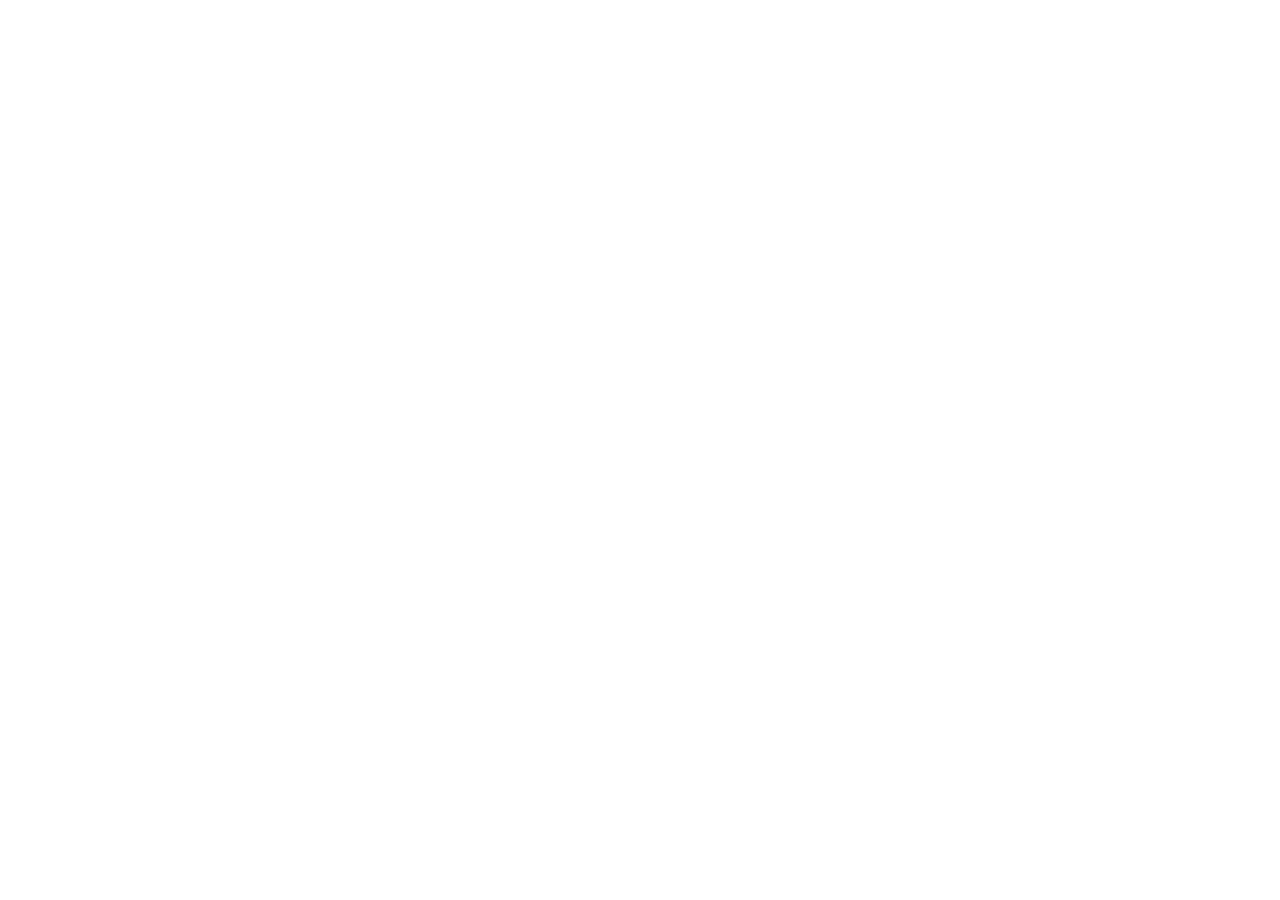
==== index.html @ c416dfef "Update index.html" ====
<!DOCTYPE html>
<html lang="es">
<head>
    <link rel="stylesheet" href="css/estilos.css">
    <meta charset="UTF-8">
    <meta name="viewport" content="width=device-width, initial-scale=1.0">
    <title>Rafael Lozano-Hemmer</title>
</head>
<body>
    
</body>
</html>
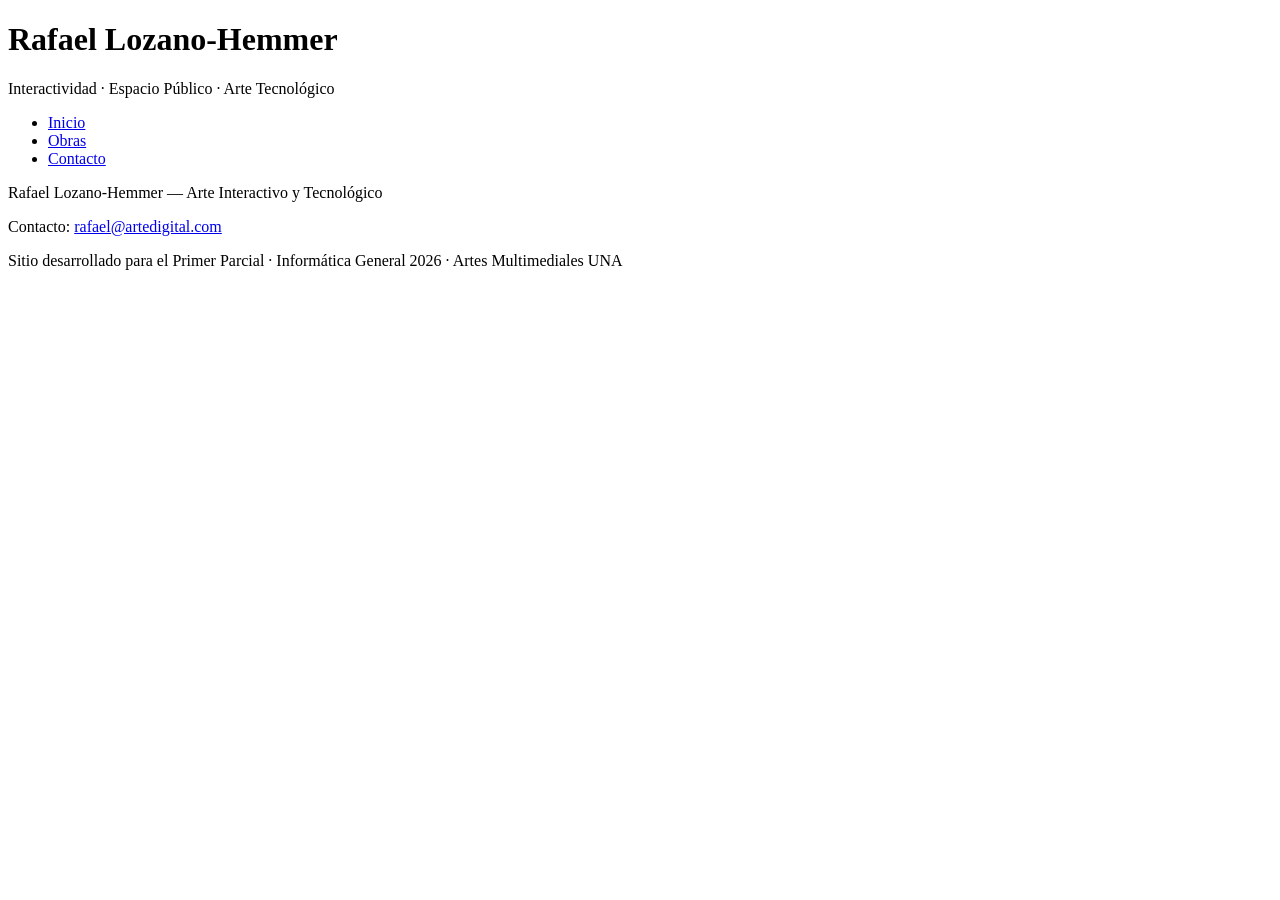
==== commit af0503a3: "header nav y footer completados" ====
--- a/index.html
+++ b/index.html
@@ -1,12 +1,33 @@
 <!DOCTYPE html>
 <html lang="es">
+
 <head>
-    <link rel="stylesheet" href="css/estilos.css">
+
     <meta charset="UTF-8">
     <meta name="viewport" content="width=device-width, initial-scale=1.0">
     <title>Rafael Lozano-Hemmer</title>
+    <link rel="stylesheet" href="css/estilos.css">
+
 </head>
+
 <body>
-    
+    <header>
+        <h1>Rafael Lozano-Hemmer</h1>
+        <p>Interactividad · Espacio Público · Arte Tecnológico</p>
+    </header>
+    <nav>
+        <ul>
+            <li><a href="index.html">Inicio</a></li>
+            <li><a href="obras.html">Obras</a></li>
+            <li><a href="contacto.html">Contacto</a></li>
+        </ul>
+    </nav>
+    <main></main>
+    <footer>
+        <p>Rafael Lozano-Hemmer — Arte Interactivo y Tecnológico</p>
+        <p>Contacto: <a href="mailto:rafael@artedigital.com">rafael@artedigital.com</a></p>
+        <p>Sitio desarrollado para el Primer Parcial · Informática General 2026 · Artes Multimediales UNA</p>
+    </footer>
 </body>
+
 </html>
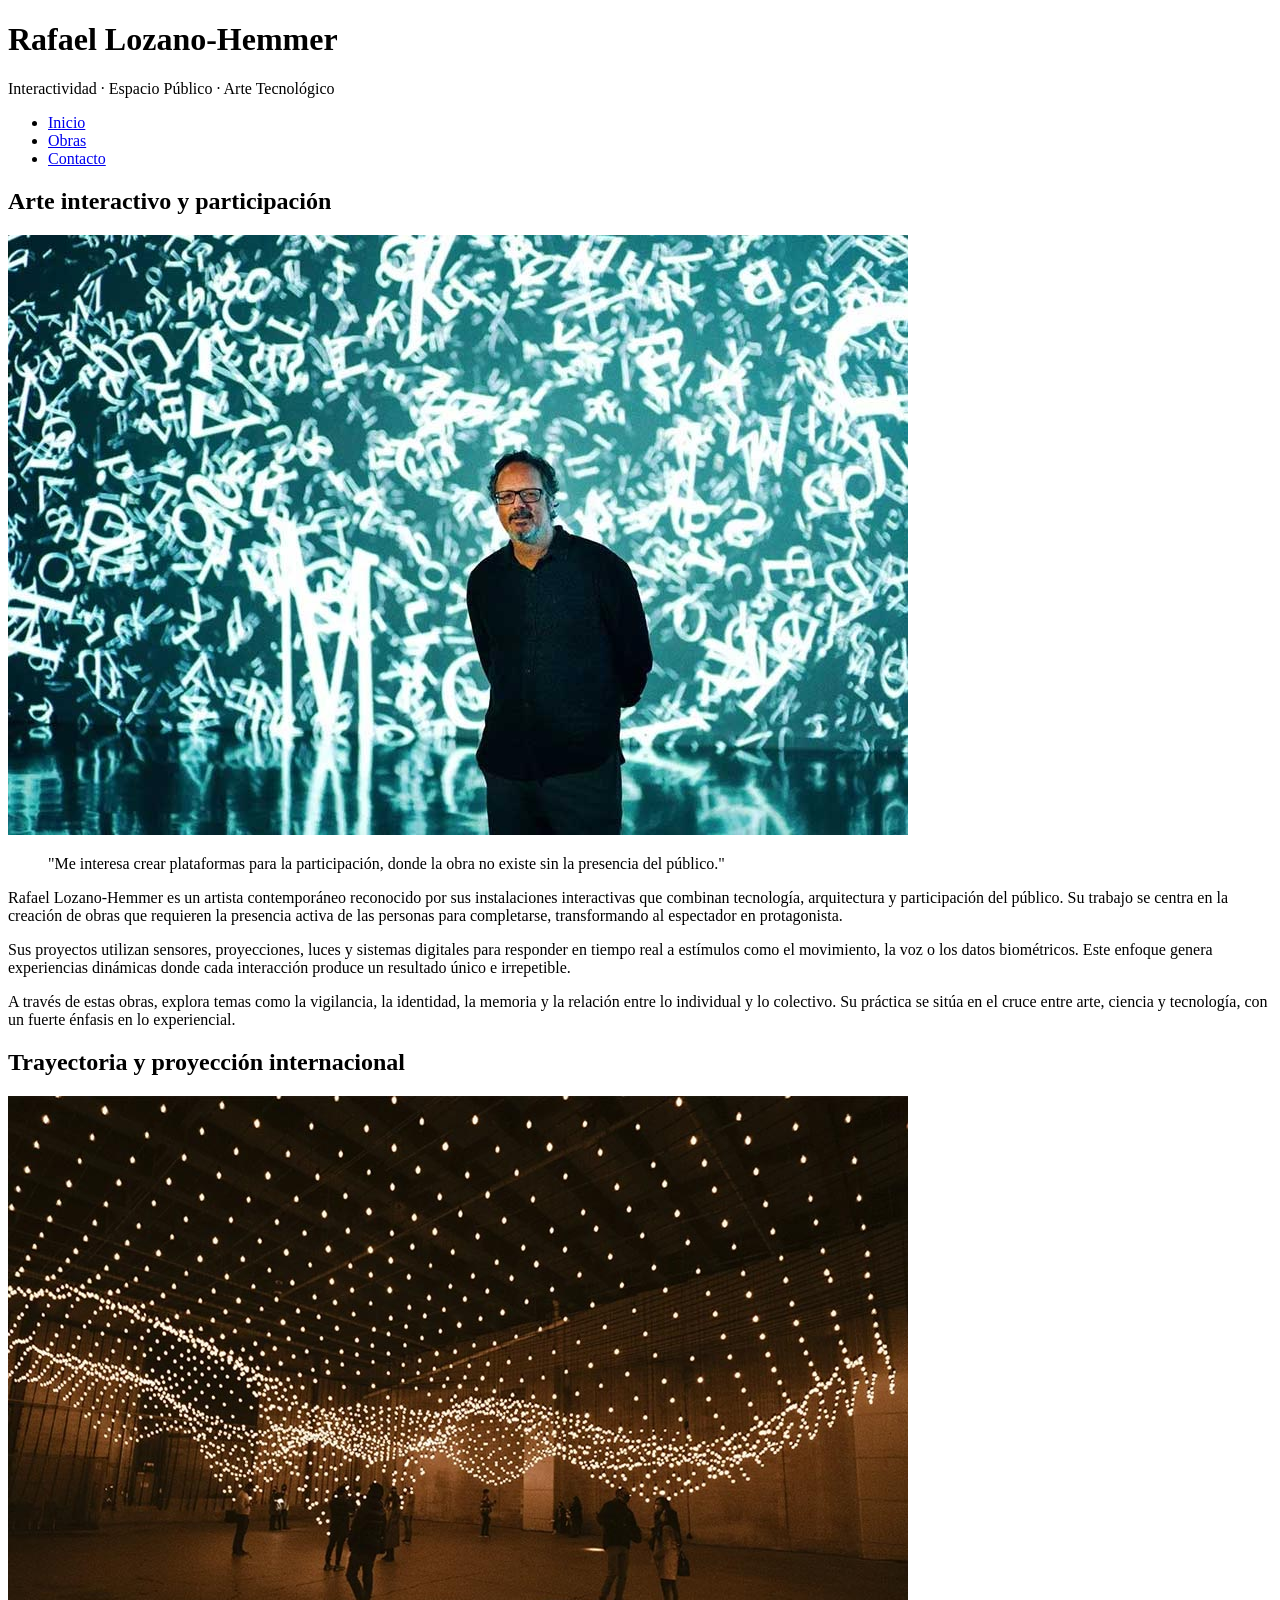
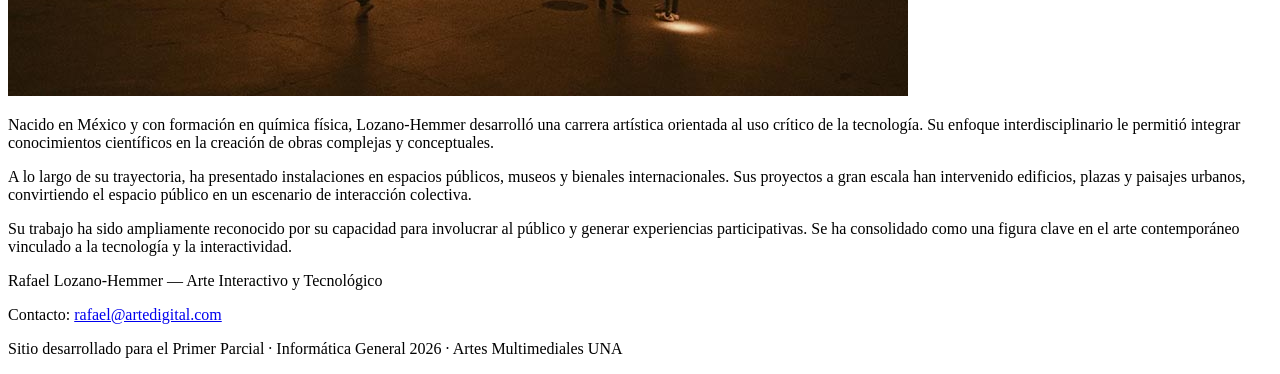
==== commit 0bee21b0: "Estructura index  obras y contacto" ====
--- a/index.html
+++ b/index.html
@@ -22,7 +22,40 @@
             <li><a href="contacto.html">Contacto</a></li>
         </ul>
     </nav>
-    <main></main>
+    <main>
+        <section>
+            <h2>Arte interactivo y participación</h2>
+            <img src="img/lozano-hemmer-1.jpg" alt="Rafael Lozano-Hemmer frente a una instalación">
+            <blockquote>
+                "Me interesa crear plataformas para la participación, donde la obra no existe sin la presencia del
+                público."
+            </blockquote>
+            <p>Rafael Lozano-Hemmer es un artista contemporáneo reconocido por sus instalaciones interactivas que
+                combinan tecnología, arquitectura y participación del público. Su trabajo se centra en la creación
+                de obras que requieren la presencia activa de las personas para completarse, transformando al
+                espectador en protagonista.</p>
+            <p>Sus proyectos utilizan sensores, proyecciones, luces y sistemas digitales para responder en tiempo
+                real a estímulos como el movimiento, la voz o los datos biométricos. Este enfoque genera
+                experiencias dinámicas donde cada interacción produce un resultado único e irrepetible.</p>
+            <p>A través de estas obras, explora temas como la vigilancia, la identidad, la memoria y la relación
+                entre lo individual y lo colectivo. Su práctica se sitúa en el cruce entre arte, ciencia y
+                tecnología, con un fuerte énfasis en lo experiencial.</p>
+        </section>
+
+        <section>
+            <h2>Trayectoria y proyección internacional</h2>
+            <img src="img/lozano-hemmer-2.jpg" alt="Instalación de luces en espacio público">
+            <p>Nacido en México y con formación en química física, Lozano-Hemmer desarrolló una carrera artística
+                orientada al uso crítico de la tecnología. Su enfoque interdisciplinario le permitió integrar
+                conocimientos científicos en la creación de obras complejas y conceptuales.</p>
+            <p>A lo largo de su trayectoria, ha presentado instalaciones en espacios públicos, museos y bienales
+                internacionales. Sus proyectos a gran escala han intervenido edificios, plazas y paisajes urbanos,
+                convirtiendo el espacio público en un escenario de interacción colectiva.</p>
+            <p>Su trabajo ha sido ampliamente reconocido por su capacidad para involucrar al público y generar
+                experiencias participativas. Se ha consolidado como una figura clave en el arte contemporáneo
+                vinculado a la tecnología y la interactividad.</p>
+        </section>
+    </main>
     <footer>
         <p>Rafael Lozano-Hemmer — Arte Interactivo y Tecnológico</p>
         <p>Contacto: <a href="mailto:rafael@artedigital.com">rafael@artedigital.com</a></p>
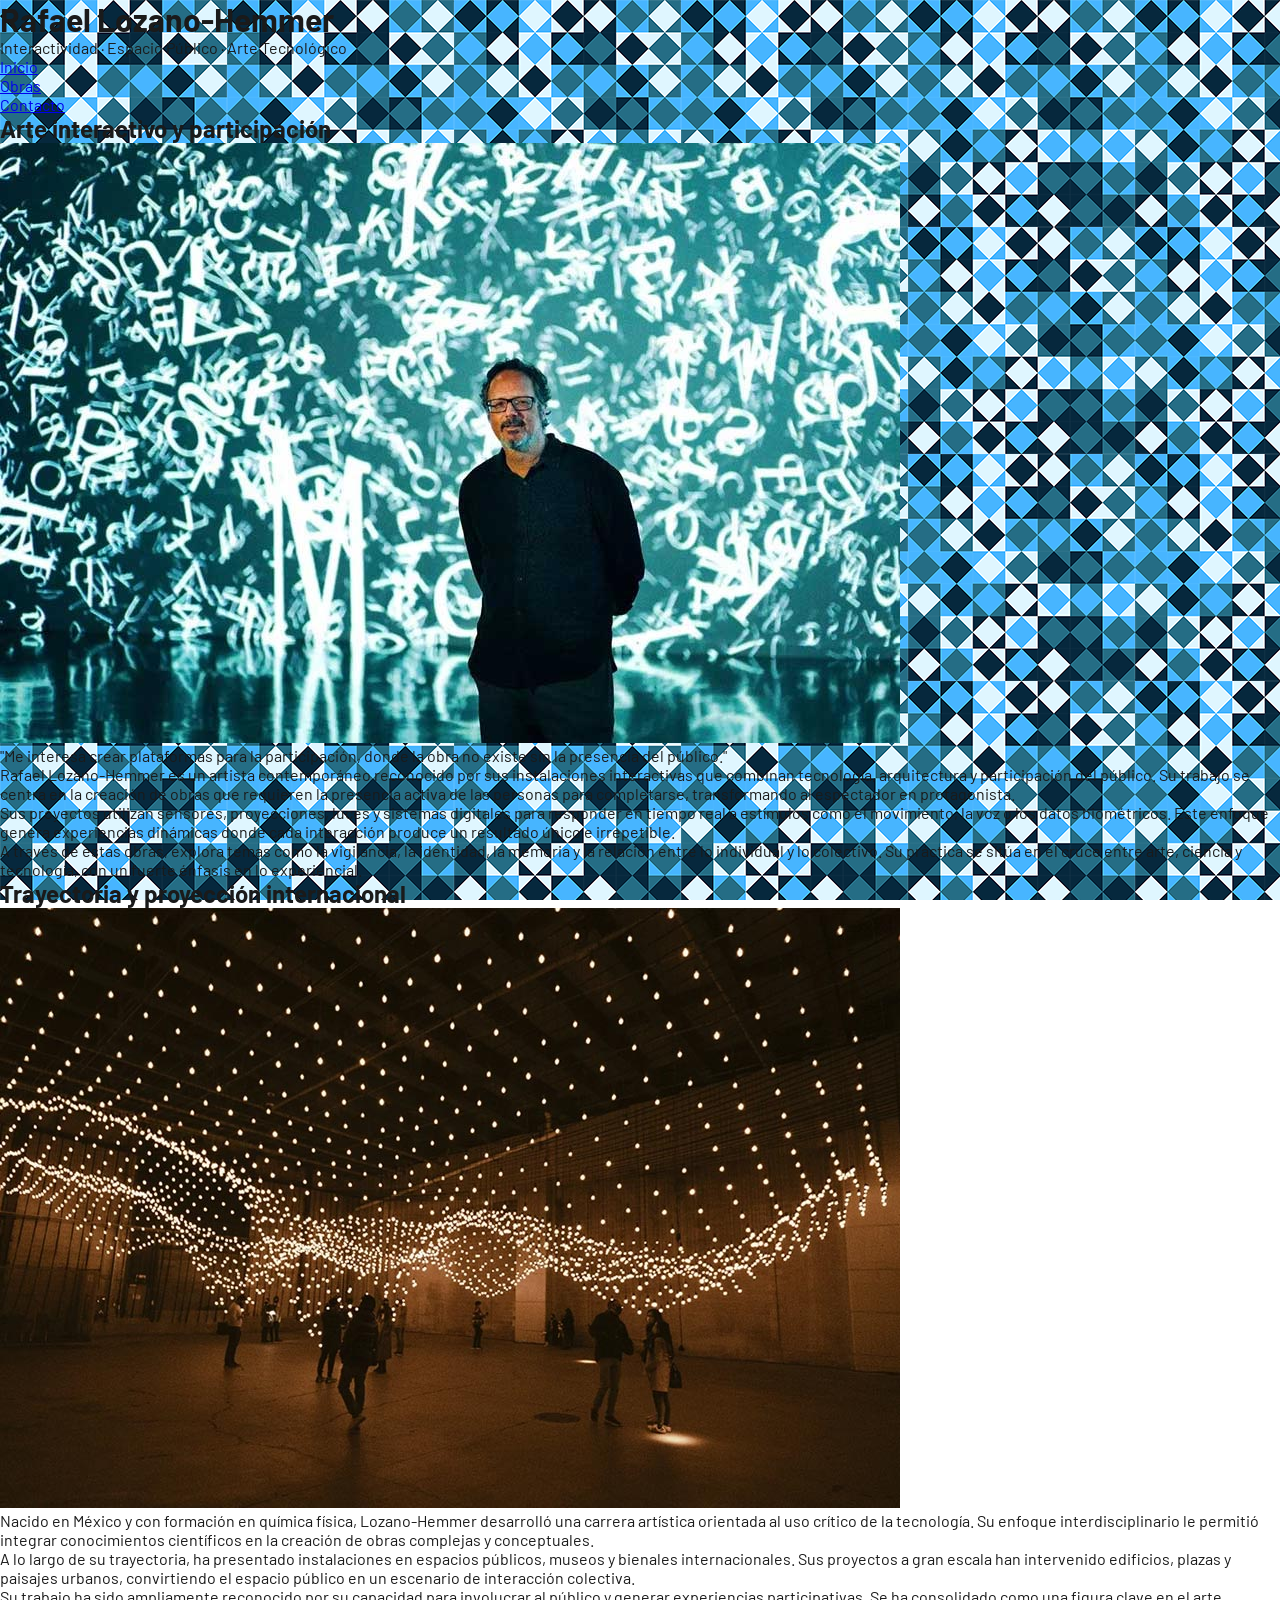
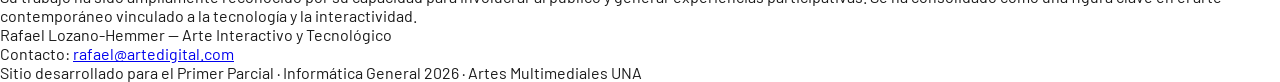
==== commit 0069a8bd: "contenedores" ====
--- a/index.html
+++ b/index.html
@@ -12,54 +12,63 @@
 
 <body>
     <header>
-        <h1>Rafael Lozano-Hemmer</h1>
-        <p>Interactividad · Espacio Público · Arte Tecnológico</p>
+        <div class="contenedor">
+            <h1>Rafael Lozano-Hemmer</h1>
+            <p>Interactividad · Espacio Público · Arte Tecnológico</p>
+        </div>
     </header>
     <nav>
-        <ul>
-            <li><a href="index.html">Inicio</a></li>
-            <li><a href="obras.html">Obras</a></li>
-            <li><a href="contacto.html">Contacto</a></li>
-        </ul>
+        <div class="contenedor">
+
+            <ul>
+                <li><a href="index.html">Inicio</a></li>
+                <li><a href="obras.html">Obras</a></li>
+                <li><a href="contacto.html">Contacto</a></li>
+            </ul>
+        </div>
     </nav>
     <main>
-        <section>
-            <h2>Arte interactivo y participación</h2>
-            <img src="img/lozano-hemmer-1.jpg" alt="Rafael Lozano-Hemmer frente a una instalación">
-            <blockquote>
-                "Me interesa crear plataformas para la participación, donde la obra no existe sin la presencia del
-                público."
-            </blockquote>
-            <p>Rafael Lozano-Hemmer es un artista contemporáneo reconocido por sus instalaciones interactivas que
-                combinan tecnología, arquitectura y participación del público. Su trabajo se centra en la creación
-                de obras que requieren la presencia activa de las personas para completarse, transformando al
-                espectador en protagonista.</p>
-            <p>Sus proyectos utilizan sensores, proyecciones, luces y sistemas digitales para responder en tiempo
-                real a estímulos como el movimiento, la voz o los datos biométricos. Este enfoque genera
-                experiencias dinámicas donde cada interacción produce un resultado único e irrepetible.</p>
-            <p>A través de estas obras, explora temas como la vigilancia, la identidad, la memoria y la relación
-                entre lo individual y lo colectivo. Su práctica se sitúa en el cruce entre arte, ciencia y
-                tecnología, con un fuerte énfasis en lo experiencial.</p>
-        </section>
+        <div class="contenedor">
+            <section>
+                <h2>Arte interactivo y participación</h2>
+                <img src="img/lozano-hemmer-1.jpg" alt="Rafael Lozano-Hemmer frente a una instalación">
+                <blockquote>
+                    "Me interesa crear plataformas para la participación, donde la obra no existe sin la presencia del
+                    público."
+                </blockquote>
+                <p>Rafael Lozano-Hemmer es un artista contemporáneo reconocido por sus instalaciones interactivas que
+                    combinan tecnología, arquitectura y participación del público. Su trabajo se centra en la creación
+                    de obras que requieren la presencia activa de las personas para completarse, transformando al
+                    espectador en protagonista.</p>
+                <p>Sus proyectos utilizan sensores, proyecciones, luces y sistemas digitales para responder en tiempo
+                    real a estímulos como el movimiento, la voz o los datos biométricos. Este enfoque genera
+                    experiencias dinámicas donde cada interacción produce un resultado único e irrepetible.</p>
+                <p>A través de estas obras, explora temas como la vigilancia, la identidad, la memoria y la relación
+                    entre lo individual y lo colectivo. Su práctica se sitúa en el cruce entre arte, ciencia y
+                    tecnología, con un fuerte énfasis en lo experiencial.</p>
+            </section>
 
-        <section>
-            <h2>Trayectoria y proyección internacional</h2>
-            <img src="img/lozano-hemmer-2.jpg" alt="Instalación de luces en espacio público">
-            <p>Nacido en México y con formación en química física, Lozano-Hemmer desarrolló una carrera artística
-                orientada al uso crítico de la tecnología. Su enfoque interdisciplinario le permitió integrar
-                conocimientos científicos en la creación de obras complejas y conceptuales.</p>
-            <p>A lo largo de su trayectoria, ha presentado instalaciones en espacios públicos, museos y bienales
-                internacionales. Sus proyectos a gran escala han intervenido edificios, plazas y paisajes urbanos,
-                convirtiendo el espacio público en un escenario de interacción colectiva.</p>
-            <p>Su trabajo ha sido ampliamente reconocido por su capacidad para involucrar al público y generar
-                experiencias participativas. Se ha consolidado como una figura clave en el arte contemporáneo
-                vinculado a la tecnología y la interactividad.</p>
-        </section>
+            <section>
+                <h2>Trayectoria y proyección internacional</h2>
+                <img src="img/lozano-hemmer-2.jpg" alt="Instalación de luces en espacio público">
+                <p>Nacido en México y con formación en química física, Lozano-Hemmer desarrolló una carrera artística
+                    orientada al uso crítico de la tecnología. Su enfoque interdisciplinario le permitió integrar
+                    conocimientos científicos en la creación de obras complejas y conceptuales.</p>
+                <p>A lo largo de su trayectoria, ha presentado instalaciones en espacios públicos, museos y bienales
+                    internacionales. Sus proyectos a gran escala han intervenido edificios, plazas y paisajes urbanos,
+                    convirtiendo el espacio público en un escenario de interacción colectiva.</p>
+                <p>Su trabajo ha sido ampliamente reconocido por su capacidad para involucrar al público y generar
+                    experiencias participativas. Se ha consolidado como una figura clave en el arte contemporáneo
+                    vinculado a la tecnología y la interactividad.</p>
+            </section>
+        </div>
     </main>
     <footer>
-        <p>Rafael Lozano-Hemmer — Arte Interactivo y Tecnológico</p>
-        <p>Contacto: <a href="mailto:rafael@artedigital.com">rafael@artedigital.com</a></p>
-        <p>Sitio desarrollado para el Primer Parcial · Informática General 2026 · Artes Multimediales UNA</p>
+        <div class="contenedor">
+            <p>Rafael Lozano-Hemmer — Arte Interactivo y Tecnológico</p>
+            <p>Contacto: <a href="mailto:rafael@artedigital.com">rafael@artedigital.com</a></p>
+            <p>Sitio desarrollado para el Primer Parcial · Informática General 2026 · Artes Multimediales UNA</p>
+        </div>
     </footer>
 </body>
 
--- a/css/estilos.css
+++ b/css/estilos.css
@@ -0,0 +1,15 @@
+@import url('https://fonts.googleapis.com/css2?family=Barlow:wght@300;400;600;700&display=swap');
+
+* {
+    margin: 0;
+    padding: 0;
+    box-sizing: border-box;
+}
+
+body {
+    font-family: 'Barlow', sans-serif;
+    background-image: url('../img/fondo.png');
+    background-repeat: repeat;
+    background-attachment: fixed;
+    color: #1a1a1a;
+}
